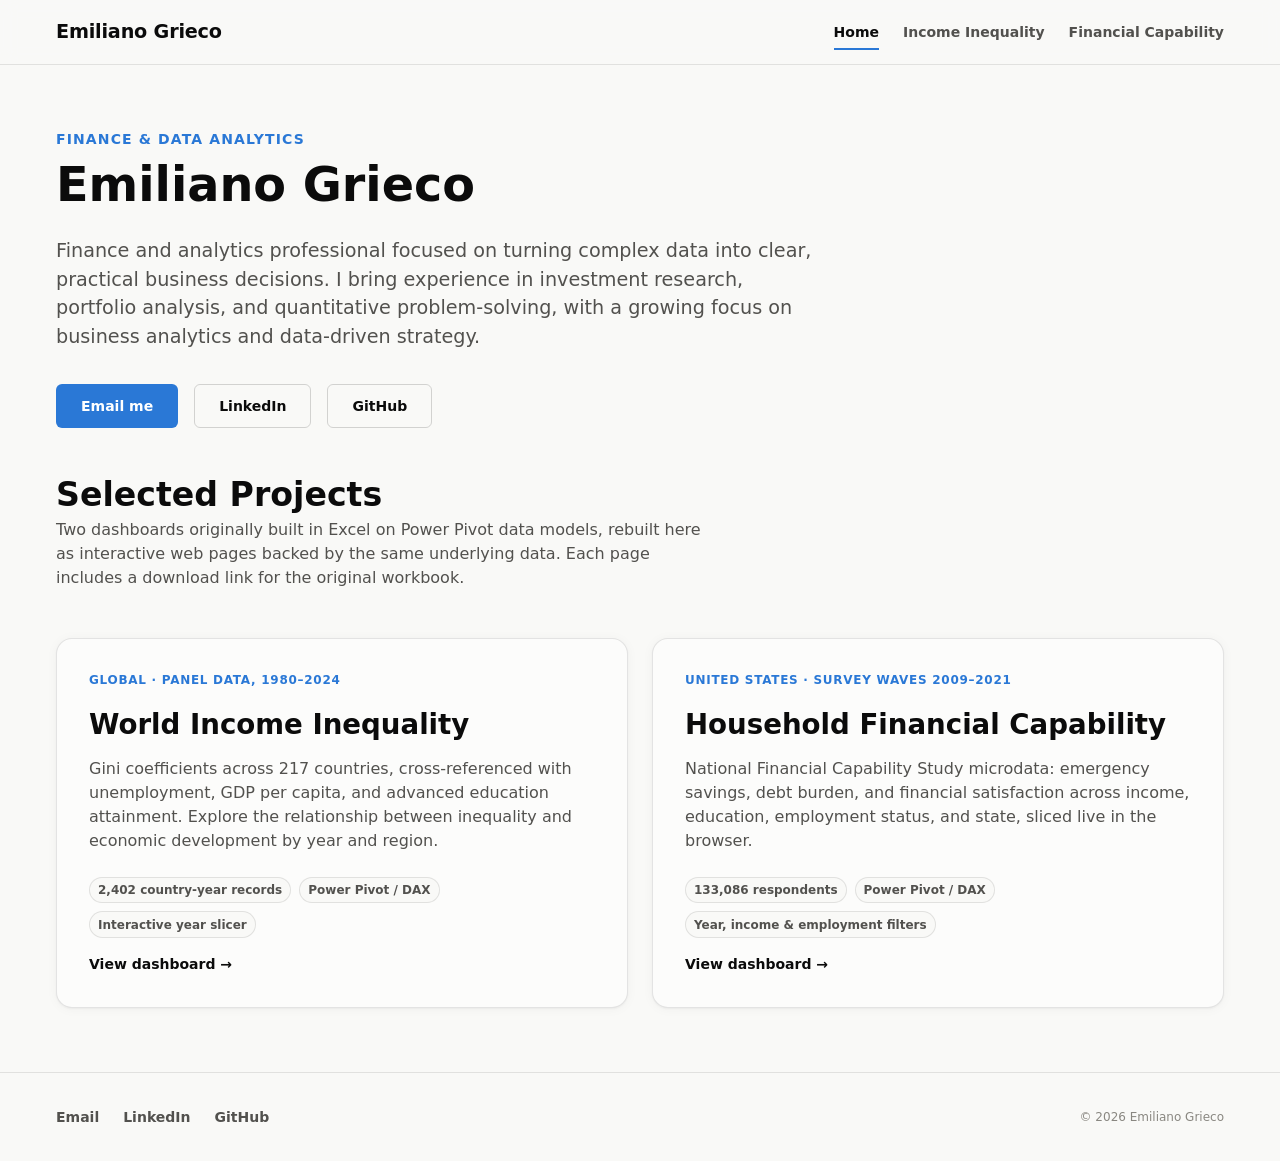
==== index.html @ 2ee46f4a "Initial commit: WebTest2 portfolio site Portfolio site with Gini and FINRA data dashboards." ====
<!doctype html>
<html lang="en">
<head>
  <meta charset="UTF-8" />
  <meta name="viewport" content="width=device-width, initial-scale=1" />
  <title>Emiliano Grieco — Finance &amp; Data Analytics</title>
  <meta name="description" content="Portfolio of Emiliano Grieco: interactive data analysis dashboards covering global income inequality and U.S. household financial capability." />
  <link rel="icon" type="image/svg+xml" href="assets/img/favicon.svg" />
  <link rel="stylesheet" href="assets/css/styles.css" />
</head>
<body>
  <a class="skip-link" href="#main-content">Skip to main content</a>

  <header class="site-header">
    <div class="container">
      <a class="brand" href="index.html">Emiliano Grieco</a>
      <nav class="main-nav" aria-label="Primary">
        <ul>
          <li><a href="index.html" aria-current="page">Home</a></li>
          <li><a href="gini/index.html">Income Inequality</a></li>
          <li><a href="finra/index.html">Financial Capability</a></li>
        </ul>
      </nav>
    </div>
  </header>

  <main id="main-content">
    <section class="hero container">
      <p class="hero-kicker">Finance &amp; Data Analytics</p>
      <h1>Emiliano Grieco</h1>
      <p class="hero-bio">
        Finance and analytics professional focused on turning complex data into clear, practical
        business decisions. I bring experience in investment research, portfolio analysis, and
        quantitative problem-solving, with a growing focus on business analytics and data-driven strategy.
      </p>
      <div class="hero-links">
        <a class="btn btn-primary" href="mailto:griecoemiliano04@gmail.com">Email me</a>
        <a class="btn btn-secondary" href="https://www.linkedin.com/in/emilianogrieco" target="_blank" rel="noopener noreferrer">LinkedIn</a>
        <a class="btn btn-secondary" href="https://github.com/Emig-123" target="_blank" rel="noopener noreferrer">GitHub</a>
      </div>
    </section>

    <section class="container" aria-labelledby="projects-heading">
      <div class="section-heading">
        <h2 id="projects-heading">Selected Projects</h2>
        <p>
          Two dashboards originally built in Excel on Power Pivot data models, rebuilt here as
          interactive web pages backed by the same underlying data. Each page includes a download
          link for the original workbook.
        </p>
      </div>

      <div class="project-grid">
        <a class="card project-card" href="gini/index.html">
          <span class="project-card-kicker">Global · Panel Data, 1980–2024</span>
          <h3>World Income Inequality</h3>
          <p>
            Gini coefficients across 217 countries, cross-referenced with unemployment, GDP per
            capita, and advanced education attainment. Explore the relationship between inequality
            and economic development by year and region.
          </p>
          <div class="project-card-meta">
            <span class="chip">2,402 country-year records</span>
            <span class="chip">Power Pivot / DAX</span>
            <span class="chip">Interactive year slicer</span>
          </div>
          <span class="project-card-cta">View dashboard →</span>
        </a>

        <a class="card project-card" href="finra/index.html">
          <span class="project-card-kicker">United States · Survey Waves 2009–2021</span>
          <h3>Household Financial Capability</h3>
          <p>
            National Financial Capability Study microdata: emergency savings, debt burden, and
            financial satisfaction across income, education, employment status, and state, sliced
            live in the browser.
          </p>
          <div class="project-card-meta">
            <span class="chip">133,086 respondents</span>
            <span class="chip">Power Pivot / DAX</span>
            <span class="chip">Year, income &amp; employment filters</span>
          </div>
          <span class="project-card-cta">View dashboard →</span>
        </a>
      </div>
    </section>
  </main>

  <footer class="site-footer">
    <div class="container">
      <ul class="footer-links">
        <li><a href="mailto:griecoemiliano04@gmail.com">Email</a></li>
        <li><a href="https://www.linkedin.com/in/emilianogrieco" target="_blank" rel="noopener noreferrer">LinkedIn</a></li>
        <li><a href="https://github.com/Emig-123" target="_blank" rel="noopener noreferrer">GitHub</a></li>
      </ul>
      <p class="footer-note">&copy; <span id="footer-year"></span> Emiliano Grieco</p>
    </div>
  </footer>

  <script>
    document.getElementById("footer-year").textContent = new Date().getFullYear();
  </script>
</body>
</html>
---- assets/css/styles.css ----
/* ==========================================================================
   Design tokens
   ========================================================================== */
:root {
  color-scheme: light;

  /* Surfaces */
  --page-bg: #f9f9f7;
  --surface: #fcfcfb;
  --surface-raised: #ffffff;

  /* Ink */
  --ink-primary: #0b0b0b;
  --ink-secondary: #52514e;
  --ink-muted: #898781;
  --ink-on-accent: #ffffff;

  /* Structure */
  --border: rgba(11, 11, 11, 0.10);
  --border-strong: rgba(11, 11, 11, 0.16);
  --gridline: #e1e0d9;
  --baseline: #c3c2b7;

  /* Brand / accent (categorical slot 1 — blue) */
  --accent: #2a78d6;
  --accent-strong: #184f95;
  --accent-wash: rgba(42, 120, 214, 0.10);
  --accent-wash-strong: rgba(42, 120, 214, 0.18);

  /* Categorical (fixed order — never cycle) */
  --series-1: #2a78d6; /* blue */
  --series-2: #008300; /* green */
  --series-3: #e87ba4; /* magenta */
  --series-4: #eda100; /* yellow */
  --series-5: #1baf7a; /* aqua */
  --series-6: #eb6834; /* orange */
  --series-7: #4a3aa7; /* violet */
  --series-8: #e34948; /* red */

  /* Sequential blue ramp (100 light -> 700 dark) */
  --seq-100: #cde2fb;
  --seq-150: #b7d3f6;
  --seq-200: #9ec5f4;
  --seq-250: #86b6ef;
  --seq-300: #6da7ec;
  --seq-350: #5598e7;
  --seq-400: #3987e5;
  --seq-450: #2a78d6;
  --seq-500: #256abf;
  --seq-550: #1c5cab;
  --seq-600: #184f95;
  --seq-650: #104281;
  --seq-700: #0d366b;

  /* Diverging */
  --div-pos: #2a78d6;
  --div-neg: #e34948;
  --div-mid: #f0efec;

  /* Status (fixed — never themed) */
  --status-good: #0ca30c;
  --status-good-text: #006300;
  --status-warning: #fab219;
  --status-serious: #ec835a;
  --status-critical: #d03b3b;

  /* Spacing (8px unit, 4px fine) */
  --sp-1: 0.25rem;  /* 4  */
  --sp-2: 0.5rem;   /* 8  */
  --sp-3: 1rem;     /* 16 */
  --sp-4: 1.5rem;   /* 24 */
  --sp-5: 2rem;     /* 32 */
  --sp-6: 3rem;     /* 48 */
  --sp-7: 4rem;     /* 64 */

  /* Type scale (Minor Third, 16px base) */
  --fs-xs: 0.75rem;
  --fs-sm: 0.875rem;
  --fs-base: 1rem;
  --fs-md: 1.2rem;
  --fs-lg: 1.44rem;
  --fs-xl: 1.728rem;
  --fs-2xl: 2.074rem;
  --fs-3xl: clamp(2.074rem, 1.7rem + 1.6vw, 3rem);
  --fs-hero: clamp(2.488rem, 2rem + 2.2vw, 4rem);

  --font-sans: system-ui, -apple-system, "Segoe UI", Roboto, sans-serif;

  --radius-sm: 6px;
  --radius-md: 10px;
  --radius-lg: 16px;

  --shadow-card: 0 1px 2px rgba(11, 11, 11, 0.04), 0 1px 12px rgba(11, 11, 11, 0.04);

  --max-width: 76rem;

  --transition-fast: 120ms ease;
  --transition-base: 200ms ease;
}

@media (prefers-color-scheme: dark) {
  :root:where(:not([data-theme="light"])) {
    color-scheme: dark;

    --page-bg: #0d0d0d;
    --surface: #1a1a19;
    --surface-raised: #201f1e;

    --ink-primary: #ffffff;
    --ink-secondary: #c3c2b7;
    --ink-muted: #898781;
    --ink-on-accent: #ffffff;

    --border: rgba(255, 255, 255, 0.10);
    --border-strong: rgba(255, 255, 255, 0.18);
    --gridline: #2c2c2a;
    --baseline: #383835;

    --accent: #3987e5;
    --accent-strong: #86b6ef;
    --accent-wash: rgba(57, 135, 229, 0.14);
    --accent-wash-strong: rgba(57, 135, 229, 0.24);

    --series-1: #3987e5;
    --series-2: #008300;
    --series-3: #d55181;
    --series-4: #c98500;
    --series-5: #199e70;
    --series-6: #d95926;
    --series-7: #9085e9;
    --series-8: #e66767;

    --div-pos: #3987e5;
    --div-neg: #e66767;
    --div-mid: #383835;

    --status-good: #0ca30c;
    --status-good-text: #0ca30c;

    --shadow-card: 0 1px 2px rgba(0, 0, 0, 0.3), 0 1px 12px rgba(0, 0, 0, 0.24);
  }
}

:root[data-theme="dark"] {
  color-scheme: dark;
  --page-bg: #0d0d0d;
  --surface: #1a1a19;
  --surface-raised: #201f1e;
  --ink-primary: #ffffff;
  --ink-secondary: #c3c2b7;
  --ink-muted: #898781;
  --ink-on-accent: #ffffff;
  --border: rgba(255, 255, 255, 0.10);
  --border-strong: rgba(255, 255, 255, 0.18);
  --gridline: #2c2c2a;
  --baseline: #383835;
  --accent: #3987e5;
  --accent-strong: #86b6ef;
  --accent-wash: rgba(57, 135, 229, 0.14);
  --accent-wash-strong: rgba(57, 135, 229, 0.24);
  --series-1: #3987e5;
  --series-2: #008300;
  --series-3: #d55181;
  --series-4: #c98500;
  --series-5: #199e70;
  --series-6: #d95926;
  --series-7: #9085e9;
  --series-8: #e66767;
  --div-pos: #3987e5;
  --div-neg: #e66767;
  --div-mid: #383835;
  --shadow-card: 0 1px 2px rgba(0, 0, 0, 0.3), 0 1px 12px rgba(0, 0, 0, 0.24);
}

/* ==========================================================================
   Reset & base
   ========================================================================== */
*, *::before, *::after { box-sizing: border-box; }
* { margin: 0; }

html {
  font-size: 100%;
  -webkit-text-size-adjust: 100%;
}

html {
  overflow-x: hidden;
}

body {
  font-family: var(--font-sans);
  font-size: var(--fs-base);
  line-height: 1.5;
  color: var(--ink-primary);
  background: var(--page-bg);
  min-height: 100vh;
  overflow-x: hidden;
}

img, picture, svg { display: block; max-width: 100%; }

h1, h2, h3, h4 { line-height: 1.15; font-weight: 700; text-wrap: balance; }
h1 { font-size: var(--fs-3xl); }
h2 { font-size: var(--fs-2xl); }
h3 { font-size: var(--fs-xl); }
h4 { font-size: var(--fs-md); }

p { max-width: 65ch; }
p.wide { max-width: none; }

a { color: var(--accent); text-decoration-thickness: from-font; text-underline-offset: 0.15em; }
a:hover { color: var(--accent-strong); }

ul, ol { padding-left: 1.25em; }

button, input, select, textarea { font: inherit; color: inherit; }

table { border-collapse: collapse; width: 100%; }

@media (prefers-reduced-motion: reduce) {
  *, *::before, *::after {
    animation-duration: 0.01ms !important;
    animation-iteration-count: 1 !important;
    transition-duration: 0.01ms !important;
    scroll-behavior: auto !important;
  }
}

/* Focus visibility */
:focus-visible {
  outline: 2px solid var(--accent);
  outline-offset: 2px;
  border-radius: 2px;
}
:focus:not(:focus-visible) { outline: none; }

.sr-only {
  position: absolute;
  width: 1px; height: 1px;
  padding: 0; margin: -1px;
  overflow: hidden;
  clip: rect(0, 0, 0, 0);
  white-space: nowrap;
  border: 0;
}

.skip-link {
  position: absolute;
  left: var(--sp-3);
  top: -3rem;
  z-index: 100;
  background: var(--accent);
  color: var(--ink-on-accent);
  padding: var(--sp-2) var(--sp-3);
  border-radius: var(--radius-sm);
  font-weight: 600;
  transition: top var(--transition-fast);
}
.skip-link:focus {
  top: var(--sp-3);
}

/* ==========================================================================
   Layout
   ========================================================================== */
.container {
  width: 100%;
  max-width: var(--max-width);
  margin-inline: auto;
  padding-inline: var(--sp-4);
  min-width: 0;
}

@media (max-width: 640px) {
  .container { padding-inline: var(--sp-3); }
}

.stack { display: flex; flex-direction: column; }
.cluster { display: flex; flex-wrap: wrap; align-items: center; }

/* ==========================================================================
   Header / Nav
   ========================================================================== */
.site-header {
  position: sticky;
  top: 0;
  z-index: 40;
  background: color-mix(in srgb, var(--page-bg) 88%, transparent);
  backdrop-filter: blur(8px);
  border-bottom: 1px solid var(--border);
}

.site-header .container {
  display: flex;
  align-items: center;
  justify-content: space-between;
  flex-wrap: wrap;
  row-gap: var(--sp-2);
  min-height: 4rem;
  padding-block: var(--sp-2);
}

.brand {
  font-weight: 700;
  font-size: var(--fs-md);
  color: var(--ink-primary);
  text-decoration: none;
  letter-spacing: -0.01em;
}
.brand:hover { color: var(--ink-primary); }

.main-nav ul {
  display: flex;
  flex-wrap: wrap;
  gap: var(--sp-4);
  list-style: none;
  padding: 0;
}

@media (max-width: 480px) {
  .main-nav ul { gap: var(--sp-3); }
  .main-nav a { font-size: var(--fs-xs); }
}

.main-nav a {
  color: var(--ink-secondary);
  text-decoration: none;
  font-size: var(--fs-sm);
  font-weight: 600;
  padding: var(--sp-2) 0;
  border-bottom: 2px solid transparent;
}
.main-nav a:hover,
.main-nav a[aria-current="page"] {
  color: var(--ink-primary);
  border-bottom-color: var(--accent);
}

/* ==========================================================================
   Footer
   ========================================================================== */
.site-footer {
  border-top: 1px solid var(--border);
  margin-top: var(--sp-7);
  padding-block: var(--sp-5);
}

.site-footer .container {
  display: flex;
  flex-wrap: wrap;
  gap: var(--sp-3);
  align-items: center;
  justify-content: space-between;
}

.footer-links {
  display: flex;
  gap: var(--sp-4);
  list-style: none;
  padding: 0;
  flex-wrap: wrap;
}

.footer-links a {
  color: var(--ink-secondary);
  text-decoration: none;
  font-size: var(--fs-sm);
  font-weight: 600;
}
.footer-links a:hover { color: var(--accent); }

.footer-note {
  color: var(--ink-muted);
  font-size: var(--fs-xs);
}

/* ==========================================================================
   Buttons
   ========================================================================== */
.btn {
  display: inline-flex;
  align-items: center;
  gap: var(--sp-2);
  padding: var(--sp-2) var(--sp-4);
  border-radius: var(--radius-sm);
  border: 1px solid transparent;
  font-weight: 600;
  font-size: var(--fs-sm);
  text-decoration: none;
  cursor: pointer;
  min-height: 44px;
  transition: background var(--transition-fast), border-color var(--transition-fast), transform var(--transition-fast);
}
.btn:active { transform: translateY(1px); }

.btn-primary {
  background: var(--accent);
  color: var(--ink-on-accent);
}
.btn-primary:hover { background: var(--accent-strong); color: var(--ink-on-accent); }

.btn-secondary {
  background: transparent;
  color: var(--ink-primary);
  border-color: var(--border-strong);
}
.btn-secondary:hover { background: var(--accent-wash); border-color: var(--accent); }

.btn-download {
  background: var(--surface-raised);
  color: var(--ink-primary);
  border-color: var(--border-strong);
}
.btn-download:hover { border-color: var(--accent); color: var(--accent); }
.btn-download svg { flex-shrink: 0; }

/* ==========================================================================
   Cards
   ========================================================================== */
.card {
  background: var(--surface);
  border: 1px solid var(--border);
  border-radius: var(--radius-lg);
  box-shadow: var(--shadow-card);
}

.project-card {
  display: flex;
  flex-direction: column;
  gap: var(--sp-3);
  padding: var(--sp-5);
  text-decoration: none;
  color: inherit;
  transition: border-color var(--transition-base), transform var(--transition-base);
}
.project-card:hover {
  border-color: var(--accent);
  transform: translateY(-2px);
}
.project-card:hover .project-card-cta { color: var(--accent-strong); }

.project-card-kicker {
  display: inline-flex;
  align-items: center;
  gap: var(--sp-2);
  font-size: var(--fs-xs);
  font-weight: 700;
  text-transform: uppercase;
  letter-spacing: 0.06em;
  color: var(--accent);
}

.project-card h3 { margin-top: var(--sp-1); }
.project-card p { color: var(--ink-secondary); }

.project-card-meta {
  display: flex;
  flex-wrap: wrap;
  gap: var(--sp-2);
  margin-top: var(--sp-2);
}

.chip {
  font-size: var(--fs-xs);
  font-weight: 600;
  color: var(--ink-secondary);
  background: var(--page-bg);
  border: 1px solid var(--border);
  padding: 0.2rem var(--sp-2);
  border-radius: 999px;
}

.project-card-cta {
  margin-top: auto;
  font-weight: 700;
  font-size: var(--fs-sm);
  color: var(--ink-primary);
  display: inline-flex;
  align-items: center;
  gap: var(--sp-1);
}

/* ==========================================================================
   Hero
   ========================================================================== */
.hero {
  padding-block: var(--sp-7) var(--sp-6);
}

.hero-kicker {
  font-size: var(--fs-sm);
  font-weight: 700;
  color: var(--accent);
  text-transform: uppercase;
  letter-spacing: 0.08em;
  margin-bottom: var(--sp-2);
}

.hero h1 { max-width: 18ch; }

.hero-bio {
  margin-top: var(--sp-4);
  font-size: var(--fs-md);
  color: var(--ink-secondary);
  max-width: 62ch;
}

.hero-links {
  margin-top: var(--sp-5);
  display: flex;
  gap: var(--sp-3);
  flex-wrap: wrap;
}

/* ==========================================================================
   Project grid
   ========================================================================== */
.project-grid {
  display: grid;
  grid-template-columns: repeat(2, 1fr);
  gap: var(--sp-4);
  margin-block: var(--sp-6);
}
.project-grid > * { min-width: 0; }

@media (max-width: 720px) {
  .project-grid { grid-template-columns: 1fr; }
}

.section-heading {
  margin-bottom: var(--sp-4);
}
.section-heading p { color: var(--ink-secondary); margin-top: var(--sp-1); }

/* ==========================================================================
   Dashboard page shell
   ========================================================================== */
.dash-header {
  padding-block: var(--sp-5) var(--sp-4);
  border-bottom: 1px solid var(--border);
  background: var(--surface);
}

.breadcrumb {
  list-style: none;
  display: flex;
  gap: var(--sp-2);
  padding: 0;
  font-size: var(--fs-xs);
  color: var(--ink-muted);
  margin-bottom: var(--sp-3);
}
.breadcrumb a { color: var(--ink-muted); text-decoration: none; }
.breadcrumb a:hover { color: var(--accent); }
.breadcrumb li:not(:last-child)::after { content: "/"; margin-left: var(--sp-2); }

.dash-header h1 { font-size: var(--fs-2xl); }
.dash-header .hero-bio { margin-top: var(--sp-2); font-size: var(--fs-base); }

.dash-source-note {
  margin-top: var(--sp-3);
  font-size: var(--fs-xs);
  color: var(--ink-muted);
  display: flex;
  align-items: center;
  gap: var(--sp-2);
}
.dash-source-note .dot { width: 6px; height: 6px; border-radius: 50%; background: var(--status-good); flex-shrink: 0; }

.dash-main { padding-block: var(--sp-5) var(--sp-7); }

.dash-section { margin-bottom: var(--sp-6); }
.dash-section h2 { font-size: var(--fs-lg); margin-bottom: var(--sp-1); }
.dash-section .section-desc { color: var(--ink-secondary); font-size: var(--fs-sm); margin-bottom: var(--sp-4); }

/* ==========================================================================
   Filter bar
   ========================================================================== */
.filter-bar {
  display: flex;
  flex-wrap: wrap;
  gap: var(--sp-5);
  align-items: flex-end;
  padding: var(--sp-4);
  background: var(--surface);
  border: 1px solid var(--border);
  border-radius: var(--radius-lg);
  margin-bottom: var(--sp-5);
  position: sticky;
  top: 4rem;
  z-index: 20;
}

.filter-field {
  display: flex;
  flex-direction: column;
  gap: var(--sp-2);
  min-width: 180px;
}

.filter-field label {
  font-size: var(--fs-xs);
  font-weight: 700;
  text-transform: uppercase;
  letter-spacing: 0.04em;
  color: var(--ink-muted);
}

.filter-field select {
  padding: var(--sp-2) var(--sp-3);
  border-radius: var(--radius-sm);
  border: 1px solid var(--border-strong);
  background: var(--surface-raised);
  color: var(--ink-primary);
  min-height: 44px;
}

.filter-value {
  font-weight: 700;
  color: var(--ink-primary);
  font-size: var(--fs-sm);
}

.year-slider-row {
  display: flex;
  align-items: center;
  gap: var(--sp-3);
}

.year-slider-row input[type="range"] {
  width: 220px;
  accent-color: var(--accent);
  min-height: 44px;
}

.filter-reset {
  font-size: var(--fs-xs);
  color: var(--ink-muted);
  background: none;
  border: none;
  cursor: pointer;
  text-decoration: underline;
  padding: var(--sp-2);
}
.filter-reset:hover { color: var(--accent); }

/* ==========================================================================
   Stat tiles / KPI row
   ========================================================================== */
.kpi-row {
  display: grid;
  grid-template-columns: repeat(auto-fit, minmax(200px, 1fr));
  gap: var(--sp-3);
  margin-bottom: var(--sp-5);
}
.kpi-row > * { min-width: 0; }

.stat-tile {
  padding: var(--sp-4);
  display: flex;
  flex-direction: column;
  gap: var(--sp-1);
}

.stat-label {
  font-size: var(--fs-xs);
  font-weight: 700;
  text-transform: uppercase;
  letter-spacing: 0.04em;
  color: var(--ink-muted);
}

.stat-value {
  font-size: var(--fs-2xl);
  font-weight: 700;
  font-variant-numeric: proportional-nums;
  letter-spacing: -0.01em;
}

.stat-sub {
  font-size: var(--fs-xs);
  color: var(--ink-secondary);
}

.stat-value.accent { color: var(--accent); }

/* ==========================================================================
   Chart cards
   ========================================================================== */
.chart-grid {
  display: grid;
  grid-template-columns: repeat(2, 1fr);
  gap: var(--sp-4);
}
.chart-grid > * { min-width: 0; }

@media (max-width: 860px) {
  .chart-grid { grid-template-columns: 1fr; }
}

.chart-card {
  padding: var(--sp-4);
  display: flex;
  flex-direction: column;
}

.chart-card.full-width { grid-column: 1 / -1; }

.chart-card-head {
  display: flex;
  justify-content: space-between;
  align-items: flex-start;
  gap: var(--sp-3);
  margin-bottom: var(--sp-3);
}

.chart-card-head h3 { font-size: var(--fs-md); }
.chart-card-head .chart-caption { color: var(--ink-secondary); font-size: var(--fs-xs); margin-top: 0.2em; }

.table-toggle {
  font-size: var(--fs-xs);
  font-weight: 600;
  color: var(--ink-secondary);
  background: var(--page-bg);
  border: 1px solid var(--border);
  border-radius: var(--radius-sm);
  padding: var(--sp-1) var(--sp-2);
  cursor: pointer;
  white-space: nowrap;
  min-height: 32px;
}
.table-toggle:hover { border-color: var(--accent); color: var(--accent); }
.table-toggle[aria-pressed="true"] { background: var(--accent); color: var(--ink-on-accent); border-color: var(--accent); }

.chart-canvas-wrap {
  position: relative;
  min-height: 280px;
}

.chart-canvas-wrap .empty-state {
  position: absolute;
  inset: 0;
  display: flex;
  align-items: center;
  justify-content: center;
}

.chart-canvas-wrap.tall { min-height: 340px; }

.chart-data-table {
  font-size: var(--fs-sm);
}
.chart-data-table caption { text-align: left; color: var(--ink-muted); font-size: var(--fs-xs); margin-bottom: var(--sp-2); }
.chart-data-table th, .chart-data-table td {
  text-align: left;
  padding: var(--sp-2) var(--sp-3);
  border-bottom: 1px solid var(--border);
  font-variant-numeric: tabular-nums;
}
.chart-data-table th { color: var(--ink-muted); font-weight: 600; font-size: var(--fs-xs); text-transform: uppercase; letter-spacing: 0.03em; }
.chart-data-table-wrap { max-height: 320px; overflow: auto; }

.chart-legend {
  display: flex;
  flex-wrap: wrap;
  gap: var(--sp-3);
  margin-top: var(--sp-3);
  font-size: var(--fs-xs);
  color: var(--ink-secondary);
}
.chart-legend-item { display: inline-flex; align-items: center; gap: 0.4em; }
.chart-legend-key { width: 12px; height: 3px; border-radius: 2px; flex-shrink: 0; }
.chart-legend-dot { width: 9px; height: 9px; border-radius: 50%; flex-shrink: 0; }

/* ==========================================================================
   Custom tooltip
   ========================================================================== */
.viz-tooltip {
  position: fixed;
  z-index: 60;
  pointer-events: none;
  background: var(--surface-raised);
  border: 1px solid var(--border-strong);
  border-radius: var(--radius-sm);
  box-shadow: var(--shadow-card);
  padding: var(--sp-2) var(--sp-3);
  font-size: var(--fs-xs);
  color: var(--ink-primary);
  max-width: 240px;
  opacity: 0;
  transform: translate(-50%, calc(-100% - 10px));
  transition: opacity var(--transition-fast);
}
.viz-tooltip.visible { opacity: 1; }
.viz-tooltip .tt-title { font-weight: 700; margin-bottom: var(--sp-1); }
.viz-tooltip .tt-row { display: flex; align-items: center; gap: 0.4em; justify-content: space-between; gap: var(--sp-3); }
.viz-tooltip .tt-key { width: 10px; height: 2px; border-radius: 1px; flex-shrink: 0; }
.viz-tooltip .tt-val { font-weight: 700; font-variant-numeric: tabular-nums; }

/* ==========================================================================
   Heatmap grid (state tiles)
   ========================================================================== */
.heatmap-controls {
  display: flex;
  gap: var(--sp-2);
  margin-bottom: var(--sp-3);
  flex-wrap: wrap;
  align-items: center;
}

.heatmap-grid {
  display: grid;
  grid-template-columns: repeat(auto-fill, minmax(84px, 1fr));
  gap: 3px;
}

.heat-tile {
  border-radius: var(--radius-sm);
  padding: var(--sp-2);
  min-height: 64px;
  display: flex;
  flex-direction: column;
  justify-content: space-between;
  cursor: default;
  border: 1px solid var(--border);
}

.heat-tile .heat-label {
  font-size: 0.65rem;
  font-weight: 700;
  line-height: 1.2;
}
.heat-tile .heat-value {
  font-size: var(--fs-sm);
  font-weight: 700;
  font-variant-numeric: tabular-nums;
}

.heat-scale {
  display: flex;
  align-items: center;
  gap: var(--sp-2);
  font-size: var(--fs-xs);
  color: var(--ink-muted);
  margin-top: var(--sp-3);
}
.heat-scale-bar {
  height: 8px;
  flex: 1;
  max-width: 220px;
  border-radius: 4px;
  background: linear-gradient(to right, var(--seq-100), var(--seq-700));
}

/* ==========================================================================
   Range / floating-bar chart (regions)
   ========================================================================== */
.range-chart { display: flex; flex-direction: column; gap: var(--sp-3); }
.range-row { display: grid; grid-template-columns: 140px 1fr 90px; align-items: center; gap: var(--sp-3); }
.range-row-label { font-size: var(--fs-sm); color: var(--ink-secondary); }
.range-track { position: relative; height: 10px; background: var(--gridline); border-radius: 999px; }
.range-fill { position: absolute; top: 0; bottom: 0; background: var(--series-1); border-radius: 999px; }
.range-mid { position: absolute; top: -3px; width: 3px; height: 16px; background: var(--ink-primary); border-radius: 2px; transform: translateX(-50%); }
.range-row-value { font-size: var(--fs-xs); color: var(--ink-muted); text-align: right; font-variant-numeric: tabular-nums; }

/* ==========================================================================
   Correlation stat box
   ========================================================================== */
.stat-box {
  display: grid;
  grid-template-columns: repeat(auto-fit, minmax(110px, 1fr));
  gap: var(--sp-3);
  padding: var(--sp-3);
  background: var(--page-bg);
  border-radius: var(--radius-md);
  margin-top: var(--sp-3);
}
.stat-box-item { display: flex; flex-direction: column; gap: 0.2em; }
.stat-box-item .k { font-size: var(--fs-xs); color: var(--ink-muted); }
.stat-box-item .v { font-size: var(--fs-md); font-weight: 700; font-variant-numeric: tabular-nums; }
.stat-box-note { grid-column: 1 / -1; font-size: var(--fs-xs); color: var(--ink-secondary); }

/* ==========================================================================
   Skeleton / loading
   ========================================================================== */
.skeleton {
  position: relative;
  overflow: hidden;
  background: var(--gridline);
  border-radius: var(--radius-sm);
}
.skeleton::after {
  content: "";
  position: absolute;
  inset: 0;
  background: linear-gradient(90deg, transparent, color-mix(in srgb, var(--surface-raised) 60%, transparent), transparent);
  animation: shimmer 1.4s infinite;
}
@keyframes shimmer {
  from { transform: translateX(-100%); }
  to { transform: translateX(100%); }
}
@media (prefers-reduced-motion: reduce) {
  .skeleton::after { animation: none; }
}

.empty-state, .error-state {
  padding: var(--sp-5);
  text-align: center;
  color: var(--ink-muted);
  font-size: var(--fs-sm);
}
.error-state { color: var(--status-critical); }

/* ==========================================================================
   Download section
   ========================================================================== */
.download-card {
  display: flex;
  flex-wrap: wrap;
  gap: var(--sp-4);
  align-items: center;
  justify-content: space-between;
  padding: var(--sp-5);
  margin-top: var(--sp-6);
}

.download-card .download-copy h3 { margin-bottom: var(--sp-1); }
.download-card .download-copy p { color: var(--ink-secondary); font-size: var(--fs-sm); }
.download-card .download-meta { font-size: var(--fs-xs); color: var(--ink-muted); margin-top: var(--sp-2); }

/* ==========================================================================
   Methodology / notes
   ========================================================================== */
.notes-card {
  padding: var(--sp-4);
  font-size: var(--fs-sm);
  color: var(--ink-secondary);
}
.notes-card h3 { font-size: var(--fs-base); color: var(--ink-primary); margin-bottom: var(--sp-2); }
.notes-card ul { margin-top: var(--sp-2); }
.notes-card li { margin-bottom: var(--sp-1); }

@media (max-width: 640px) {
  .filter-bar { position: static; }
  .kpi-row { grid-template-columns: 1fr 1fr; }
}
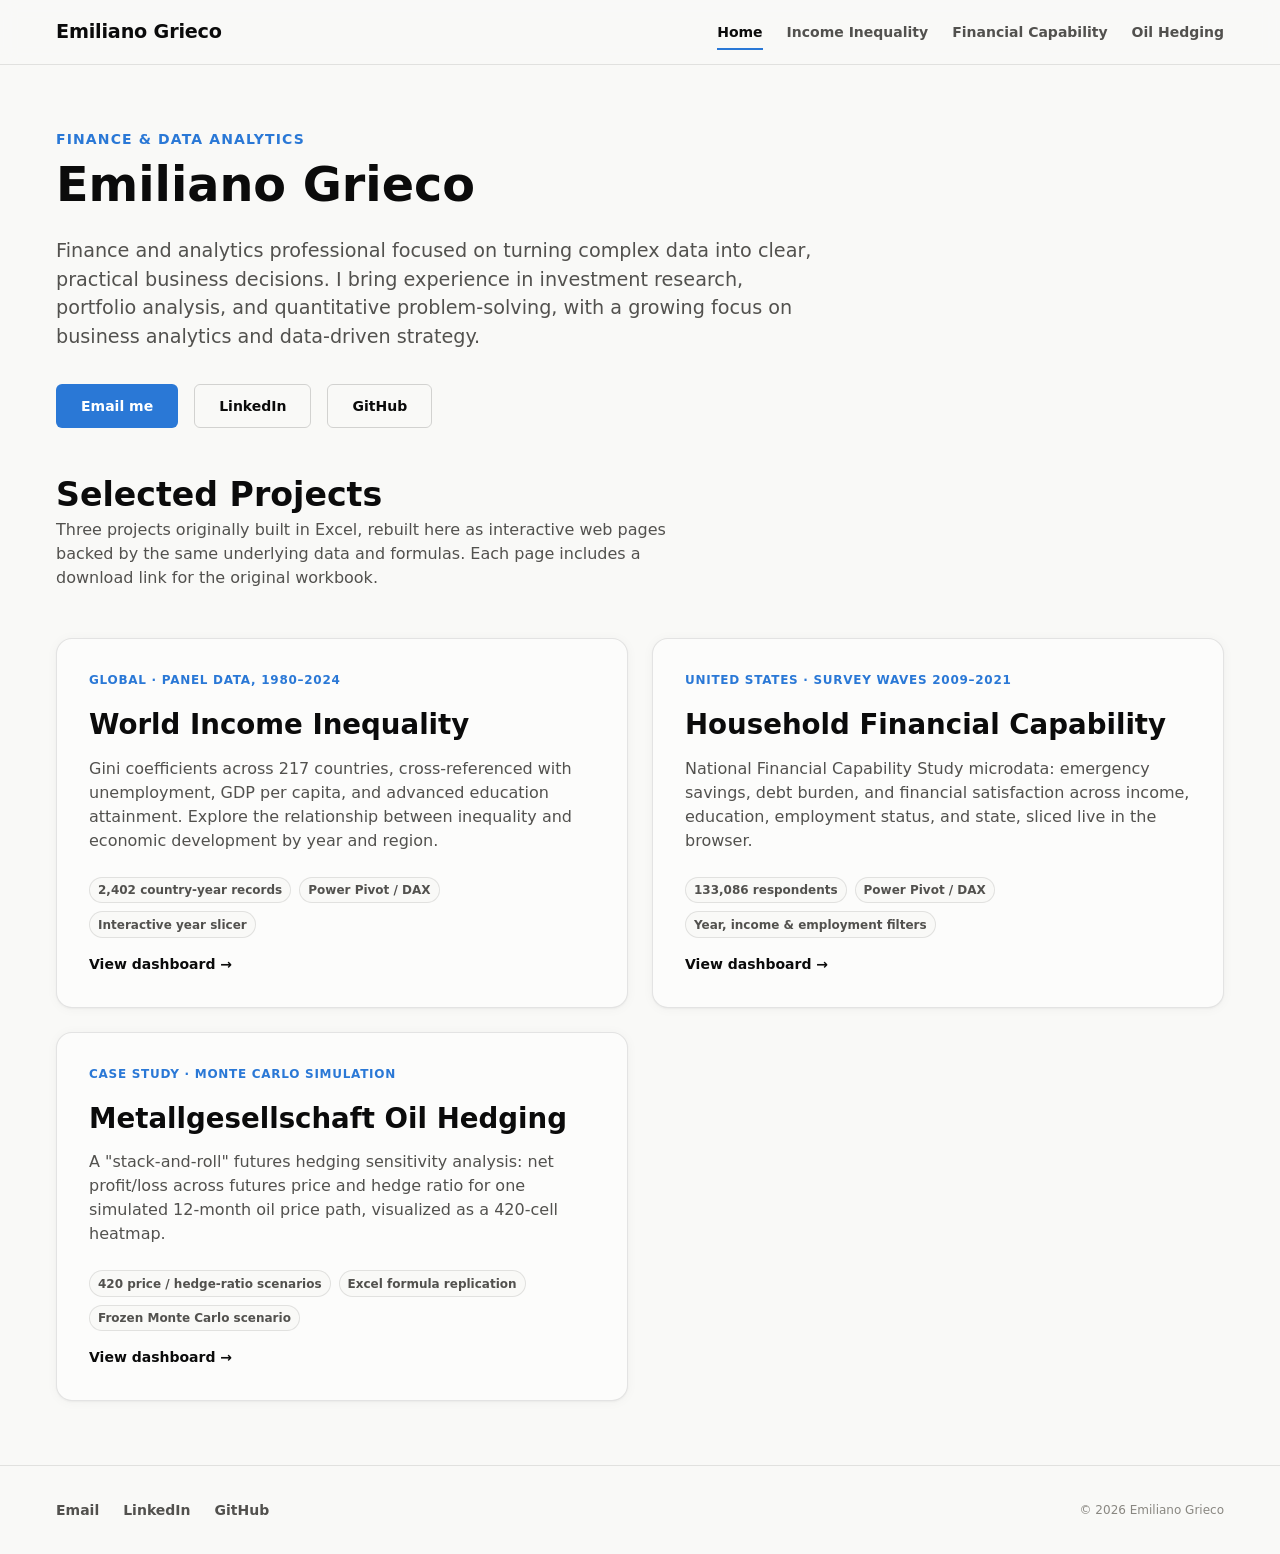
==== commit 6c7784fc: "Add Metallgesellschaft oil-hedging simulation as a third dashboard Replicates the source workbook's " ====
--- a/index.html
+++ b/index.html
@@ -4,7 +4,7 @@
   <meta charset="UTF-8" />
   <meta name="viewport" content="width=device-width, initial-scale=1" />
   <title>Emiliano Grieco — Finance &amp; Data Analytics</title>
-  <meta name="description" content="Portfolio of Emiliano Grieco: interactive data analysis dashboards covering global income inequality and U.S. household financial capability." />
+  <meta name="description" content="Portfolio of Emiliano Grieco: interactive data analysis dashboards covering global income inequality, U.S. household financial capability, and a Metallgesellschaft oil-hedging simulation." />
   <link rel="icon" type="image/svg+xml" href="assets/img/favicon.svg" />
   <link rel="stylesheet" href="assets/css/styles.css" />
 </head>
@@ -19,6 +19,7 @@
           <li><a href="index.html" aria-current="page">Home</a></li>
           <li><a href="gini/index.html">Income Inequality</a></li>
           <li><a href="finra/index.html">Financial Capability</a></li>
+          <li><a href="mg/index.html">Oil Hedging</a></li>
         </ul>
       </nav>
     </div>
@@ -44,9 +45,9 @@
       <div class="section-heading">
         <h2 id="projects-heading">Selected Projects</h2>
         <p>
-          Two dashboards originally built in Excel on Power Pivot data models, rebuilt here as
-          interactive web pages backed by the same underlying data. Each page includes a download
-          link for the original workbook.
+          Three projects originally built in Excel, rebuilt here as interactive web pages backed by
+          the same underlying data and formulas. Each page includes a download link for the
+          original workbook.
         </p>
       </div>
 
@@ -82,6 +83,22 @@
           </div>
           <span class="project-card-cta">View dashboard →</span>
         </a>
+
+        <a class="card project-card" href="mg/index.html">
+          <span class="project-card-kicker">Case Study · Monte Carlo Simulation</span>
+          <h3>Metallgesellschaft Oil Hedging</h3>
+          <p>
+            A "stack-and-roll" futures hedging sensitivity analysis: net profit/loss across futures
+            price and hedge ratio for one simulated 12-month oil price path, visualized as a
+            420-cell heatmap.
+          </p>
+          <div class="project-card-meta">
+            <span class="chip">420 price / hedge-ratio scenarios</span>
+            <span class="chip">Excel formula replication</span>
+            <span class="chip">Frozen Monte Carlo scenario</span>
+          </div>
+          <span class="project-card-cta">View dashboard →</span>
+        </a>
       </div>
     </section>
   </main>
--- a/assets/css/styles.css
+++ b/assets/css/styles.css
@@ -852,6 +852,63 @@
   background: linear-gradient(to right, var(--seq-100), var(--seq-700));
 }
 
+/* Dense variant: many small tiles (e.g. a 420-cell P&L grid) rather than ~50 state tiles. */
+.heatmap-grid.dense {
+  grid-template-columns: repeat(21, minmax(0, 1fr));
+  gap: 2px;
+}
+.heatmap-grid.dense .heat-tile {
+  min-height: 34px;
+  padding: 2px 4px;
+  border-radius: 3px;
+  justify-content: center;
+  align-items: center;
+  text-align: center;
+}
+.heatmap-grid.dense .heat-tile .heat-value {
+  font-size: 0.62rem;
+  font-weight: 700;
+  line-height: 1.1;
+}
+@media (max-width: 720px) {
+  .heatmap-grid.dense { grid-template-columns: repeat(7, minmax(0, 1fr)); }
+}
+.heat-scale-bar.diverging {
+  background: linear-gradient(to right, var(--div-neg), var(--div-mid), var(--div-pos));
+}
+.heatmap-axis-row {
+  display: grid;
+  grid-template-columns: repeat(21, minmax(0, 1fr));
+  gap: 2px;
+  font-size: 0.62rem;
+  color: var(--ink-muted);
+  text-align: center;
+  margin-bottom: var(--sp-1);
+}
+@media (max-width: 720px) {
+  .heatmap-axis-row { display: none; }
+}
+.heatmap-with-axis {
+  display: flex;
+  gap: var(--sp-2);
+}
+.heatmap-row-axis {
+  display: flex;
+  flex-direction: column;
+  gap: 2px;
+  font-size: 0.62rem;
+  color: var(--ink-muted);
+  padding-top: 0;
+}
+.heatmap-row-axis span {
+  min-height: 34px;
+  display: flex;
+  align-items: center;
+}
+@media (max-width: 720px) {
+  .heatmap-row-axis { display: none; }
+}
+
 /* ==========================================================================
    Range / floating-bar chart (regions)
    ========================================================================== */
@@ -913,6 +970,60 @@
 .error-state { color: var(--status-critical); }
 
 /* ==========================================================================
+   Scenario badge (labels simulated/frozen data as such — never presented as live)
+   ========================================================================== */
+.scenario-badge {
+  display: inline-flex;
+  align-items: center;
+  gap: var(--sp-2);
+  padding: var(--sp-2) var(--sp-3);
+  border-radius: var(--radius-md);
+  background: var(--accent-wash);
+  border: 1px solid var(--accent);
+  font-size: var(--fs-xs);
+  font-weight: 600;
+  color: var(--ink-primary);
+  margin-top: var(--sp-3);
+}
+.scenario-badge .dot {
+  width: 8px;
+  height: 8px;
+  border-radius: 50%;
+  background: var(--accent);
+  flex-shrink: 0;
+}
+.scenario-badge strong { font-weight: 700; }
+
+/* ==========================================================================
+   3D isometric surface (canvas) — a supplementary view of the same heatmap
+   data. The heat-tile grid + its table toggle remain the primary accessible
+   representation; this canvas is decorative/illustrative on top of it.
+   ========================================================================== */
+.mg-3d-controls {
+  display: flex;
+  justify-content: flex-end;
+  margin-bottom: var(--sp-3);
+}
+.mg-3d-wrap {
+  position: relative;
+  min-height: 320px;
+  border: 1px solid var(--border);
+  border-radius: var(--radius-md);
+  background: var(--page-bg);
+  overflow: hidden;
+}
+.mg-3d-wrap canvas {
+  display: block;
+  width: 100%;
+  height: 320px;
+}
+.mg-3d-caption {
+  font-size: var(--fs-xs);
+  color: var(--ink-muted);
+  margin-top: var(--sp-2);
+}
+
+/* ==========================================================================
    Download section
    ========================================================================== */
 .download-card {
@@ -941,6 +1052,26 @@
 .notes-card ul { margin-top: var(--sp-2); }
 .notes-card li { margin-bottom: var(--sp-1); }
 
+/* ==========================================================================
+   Key takeaway callout
+   ========================================================================== */
+.key-takeaway {
+  padding: var(--sp-4) var(--sp-5);
+  border-left: 4px solid var(--accent);
+  font-size: var(--fs-sm);
+  color: var(--ink-secondary);
+}
+.key-takeaway h2 { font-size: var(--fs-lg); color: var(--ink-primary); margin-bottom: var(--sp-3); }
+.key-takeaway p { max-width: none; margin-bottom: var(--sp-3); }
+.key-takeaway p:last-of-type { margin-bottom: 0; }
+.key-takeaway .takeaway-sources {
+  margin-top: var(--sp-3);
+  font-size: var(--fs-xs);
+  color: var(--ink-muted);
+}
+.key-takeaway .takeaway-sources ul { margin-top: var(--sp-1); padding-left: 1.25em; }
+.key-takeaway .takeaway-sources li { margin-bottom: 0.2em; }
+
 @media (max-width: 640px) {
   .filter-bar { position: static; }
   .kpi-row { grid-template-columns: 1fr 1fr; }
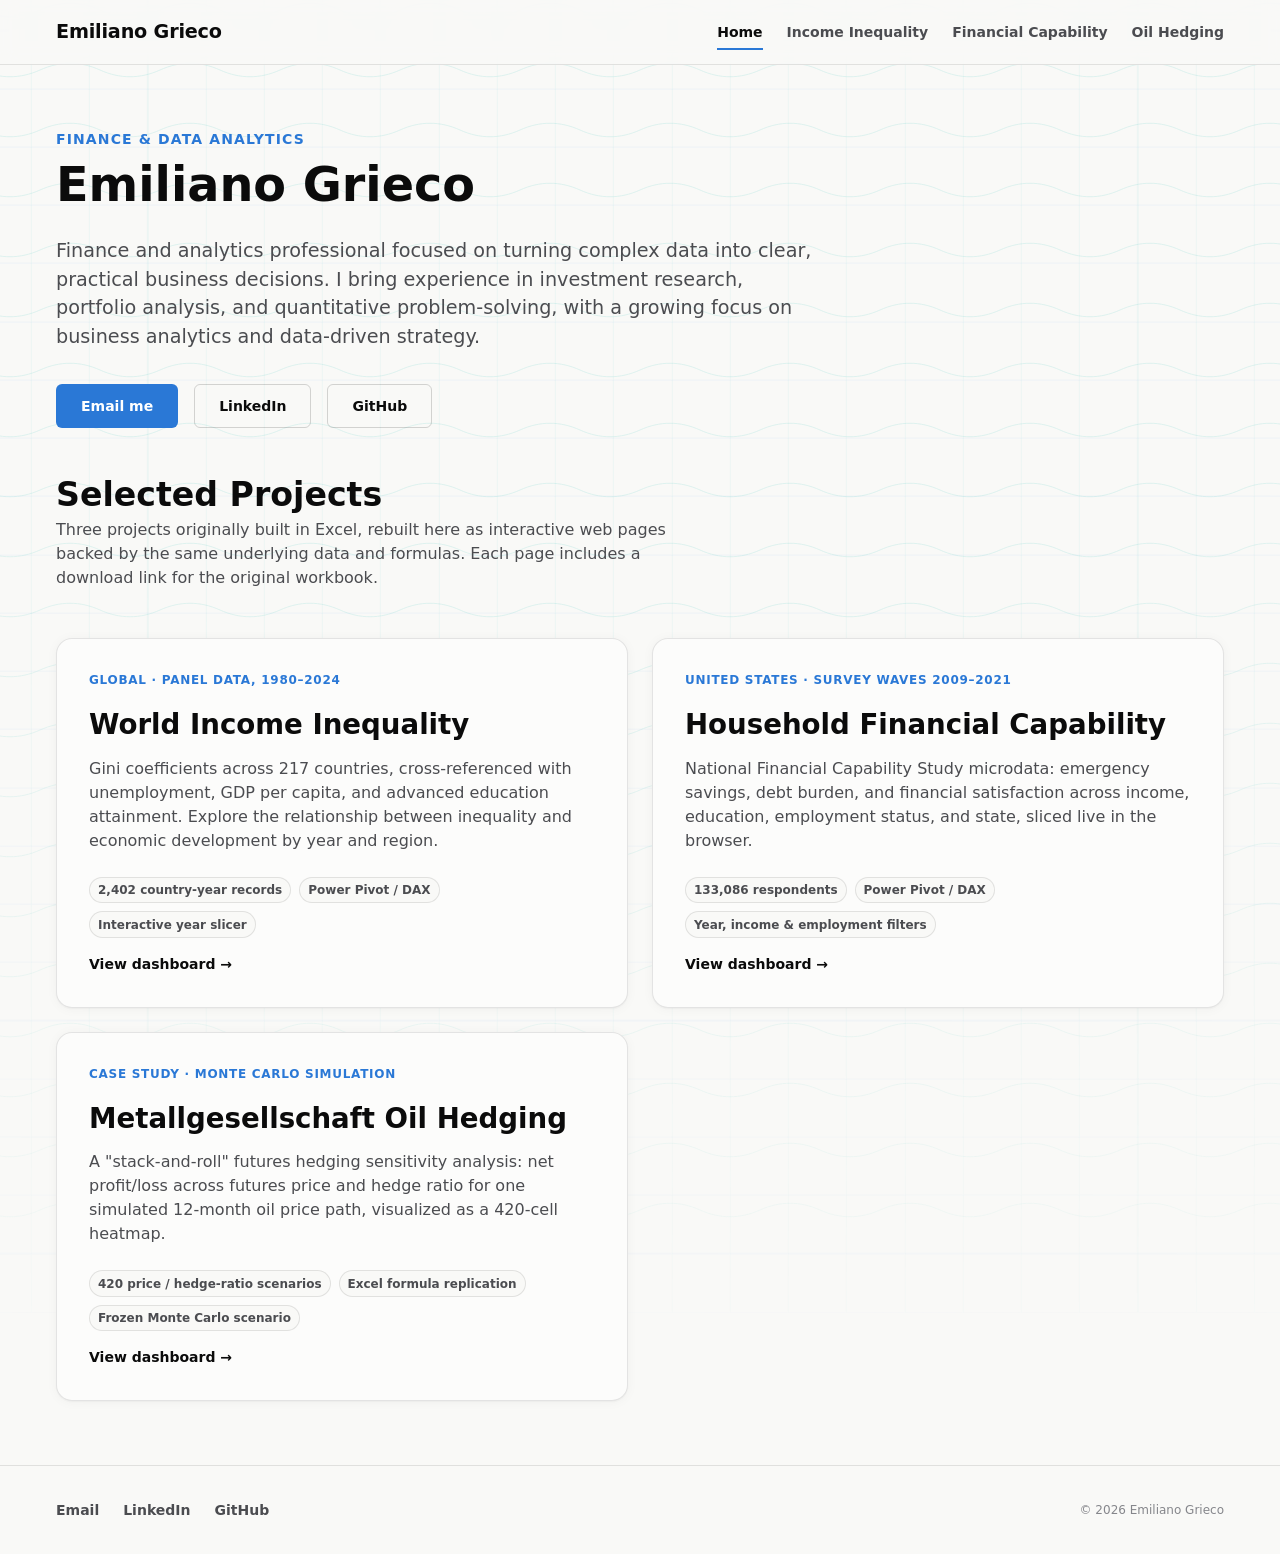
==== commit 9563db4f: "Elevate visual system: semantic colors + ambient wave-grid background Color & hierarchy: - Add seman" ====
--- a/index.html
+++ b/index.html
@@ -114,6 +114,7 @@
     </div>
   </footer>
 
+  <script src="assets/js/bg.js" defer></script>
   <script>
     document.getElementById("footer-year").textContent = new Date().getFullYear();
   </script>
--- a/assets/css/styles.css
+++ b/assets/css/styles.css
@@ -9,10 +9,11 @@
   --surface: #fcfcfb;
   --surface-raised: #ffffff;
 
-  /* Ink */
+  /* Ink (neutral gray ramp — kept free of warm/cream cast so it never
+     competes with the blue accent) */
   --ink-primary: #0b0b0b;
-  --ink-secondary: #52514e;
-  --ink-muted: #898781;
+  --ink-secondary: #4b4c50;
+  --ink-muted: #85868b;
   --ink-on-accent: #ffffff;
 
   /* Structure */
@@ -64,6 +65,47 @@
   --status-serious: #ec835a;
   --status-critical: #d03b3b;
 
+  /* ------------------------------------------------------------------
+     Semantic role tokens — the canonical names for new work. Surface,
+     text and border roles alias the themed primitives above, so they
+     resolve to the correct value in light or dark automatically. The
+     three analytical accents (positive / warning / negative) carry
+     their own per-theme values further down for contrast.
+
+       accent-primary   blue — links, selected states, key metrics,
+                        chart emphasis, interactive controls
+       accent-positive  teal/green — favorable outcomes (used sparingly)
+       accent-warning   amber — analytical insight, interpretation,
+                        warnings, important context
+       accent-negative  red — negative values, losses, risk
+     ------------------------------------------------------------------ */
+  --background-primary: var(--page-bg);
+  --background-secondary: var(--surface);
+  --background-card: var(--surface);
+  --background-card-hover: var(--surface-raised);
+
+  --border-subtle: var(--border);
+  --border-emphasis: var(--border-strong);
+
+  --text-primary: var(--ink-primary);
+  --text-secondary: var(--ink-secondary);
+  --text-muted: var(--ink-muted);
+
+  --accent-primary: var(--accent);
+  --accent-primary-hover: var(--accent-strong);
+
+  /* Light-mode analytical accents (dark values overridden per theme) */
+  --accent-positive: #0f8a63;
+  --accent-warning: #9a6400;
+  --accent-negative: #c62b2b;
+
+  /* Ambient background field — decorative teal/blue "wave grid" over the
+     charcoal page. Carries no information; kept faint so content stays
+     legible. --bg-field-opacity is the light-mode default; dark raises it. */
+  --bg-grid-1: rgba(96, 205, 205, 0.18);   /* teal verticals */
+  --bg-grid-2: rgba(96, 160, 240, 0.17);   /* blue horizontals */
+  --bg-field-opacity: 0.45;
+
   /* Spacing (8px unit, 4px fine) */
   --sp-1: 0.25rem;  /* 4  */
   --sp-2: 0.5rem;   /* 8  */
@@ -107,8 +149,8 @@
     --surface-raised: #201f1e;
 
     --ink-primary: #ffffff;
-    --ink-secondary: #c3c2b7;
-    --ink-muted: #898781;
+    --ink-secondary: #c6c7ca;
+    --ink-muted: #8b8c91;
     --ink-on-accent: #ffffff;
 
     --border: rgba(255, 255, 255, 0.10);
@@ -120,6 +162,12 @@
     --accent-strong: #86b6ef;
     --accent-wash: rgba(57, 135, 229, 0.14);
     --accent-wash-strong: rgba(57, 135, 229, 0.24);
+
+    --accent-positive: #2bb98a;
+    --accent-warning: #f5b53f;
+    --accent-negative: #f0726d;
+
+    --bg-field-opacity: 1;
 
     --series-1: #3987e5;
     --series-2: #008300;
@@ -147,8 +195,8 @@
   --surface: #1a1a19;
   --surface-raised: #201f1e;
   --ink-primary: #ffffff;
-  --ink-secondary: #c3c2b7;
-  --ink-muted: #898781;
+  --ink-secondary: #c6c7ca;
+  --ink-muted: #8b8c91;
   --ink-on-accent: #ffffff;
   --border: rgba(255, 255, 255, 0.10);
   --border-strong: rgba(255, 255, 255, 0.18);
@@ -158,6 +206,10 @@
   --accent-strong: #86b6ef;
   --accent-wash: rgba(57, 135, 229, 0.14);
   --accent-wash-strong: rgba(57, 135, 229, 0.24);
+  --accent-positive: #2bb98a;
+  --accent-warning: #f5b53f;
+  --accent-negative: #f0726d;
+  --bg-field-opacity: 1;
   --series-1: #3987e5;
   --series-2: #008300;
   --series-3: #d55181;
@@ -197,6 +249,53 @@
   overflow-x: hidden;
 }
 
+/* ==========================================================================
+   Ambient background field
+   Two fixed, decorative layers behind all content:
+     body::before  — a perspective grid plane (blueprint lines)
+     body::after   — faint teal sine "waves" over the grid
+   The scroll "warp" is driven entirely by transform on CSS custom properties
+   (--bg-rx / --bg-ty / --bg-wy) set by assets/js/bg.js on rAF, so scrolling
+   only re-composites (no repaint). With no JS, or under reduced-motion, the
+   properties stay at their defaults and the field is simply a static grid.
+   Purely presentational: pointer-events:none, sits at z-index:-1, and every
+   text run renders above it (content panels use solid --surface backgrounds).
+   ========================================================================== */
+body::before,
+body::after {
+  content: "";
+  position: fixed;
+  inset: -25vmax;                 /* oversize so tilt/parallax never bares an edge */
+  z-index: -1;
+  pointer-events: none;
+  opacity: var(--bg-field-opacity, 1);
+  will-change: transform;
+  -webkit-mask-image: radial-gradient(130% 100% at 50% 32%, #000 30%, rgba(0,0,0,0.35) 68%, transparent 100%);
+          mask-image: radial-gradient(130% 100% at 50% 32%, #000 30%, rgba(0,0,0,0.35) 68%, transparent 100%);
+}
+
+/* Grid plane — tilted slightly and warped by scroll via --bg-rx / --bg-ty.
+   Vertical offset wraps at the 52px cell size so parallax stays seamless. */
+body::before {
+  background-image:
+    repeating-linear-gradient(0deg,  var(--bg-grid-2) 0 1px, transparent 1px 52px),
+    repeating-linear-gradient(90deg, var(--bg-grid-1) 0 1px, transparent 1px 52px);
+  transform:
+    perspective(1200px)
+    rotateX(var(--bg-rx, 0deg))
+    translate3d(0, var(--bg-ty, 0px), 0)
+    scale(1.12);
+}
+
+/* Wave overlay — tileable teal sine, drifting vertically with --bg-wy
+   (wrapped to the 60px tile height, so the drift is seamless). */
+body::after {
+  background-image: url("data:image/svg+xml,%3Csvg xmlns='http://www.w3.org/2000/svg' width='120' height='60' viewBox='0 0 120 60'%3E%3Cpath d='M0 30 C 20 21 40 21 60 30 S 100 39 120 30' fill='none' stroke='%2361d1c9' stroke-width='1'/%3E%3C/svg%3E");
+  background-size: 120px 60px;
+  opacity: calc(var(--bg-field-opacity, 1) * 0.4);
+  transform: translate3d(0, var(--bg-wy, 0px), 0);
+}
+
 img, picture, svg { display: block; max-width: 100%; }
 
 h1, h2, h3, h4 { line-height: 1.15; font-weight: 700; text-wrap: balance; }
@@ -682,7 +781,11 @@
   color: var(--ink-secondary);
 }
 
-.stat-value.accent { color: var(--accent); }
+.stat-value.accent { color: var(--accent-primary); }
+/* Signed figures: color carries the sign, and the numeric sign/label
+   carries the same information for anyone who can't perceive the hue. */
+.stat-value.positive { color: var(--accent-positive); }
+.stat-value.negative { color: var(--accent-negative); }
 
 /* ==========================================================================
    Chart cards
@@ -1055,9 +1158,11 @@
 /* ==========================================================================
    Key takeaway callout
    ========================================================================== */
+/* Amber marks analytical interpretation / important context, distinct
+   from the blue used for interactive and metric emphasis. */
 .key-takeaway {
   padding: var(--sp-4) var(--sp-5);
-  border-left: 4px solid var(--accent);
+  border-left: 4px solid var(--accent-warning);
   font-size: var(--fs-sm);
   color: var(--ink-secondary);
 }
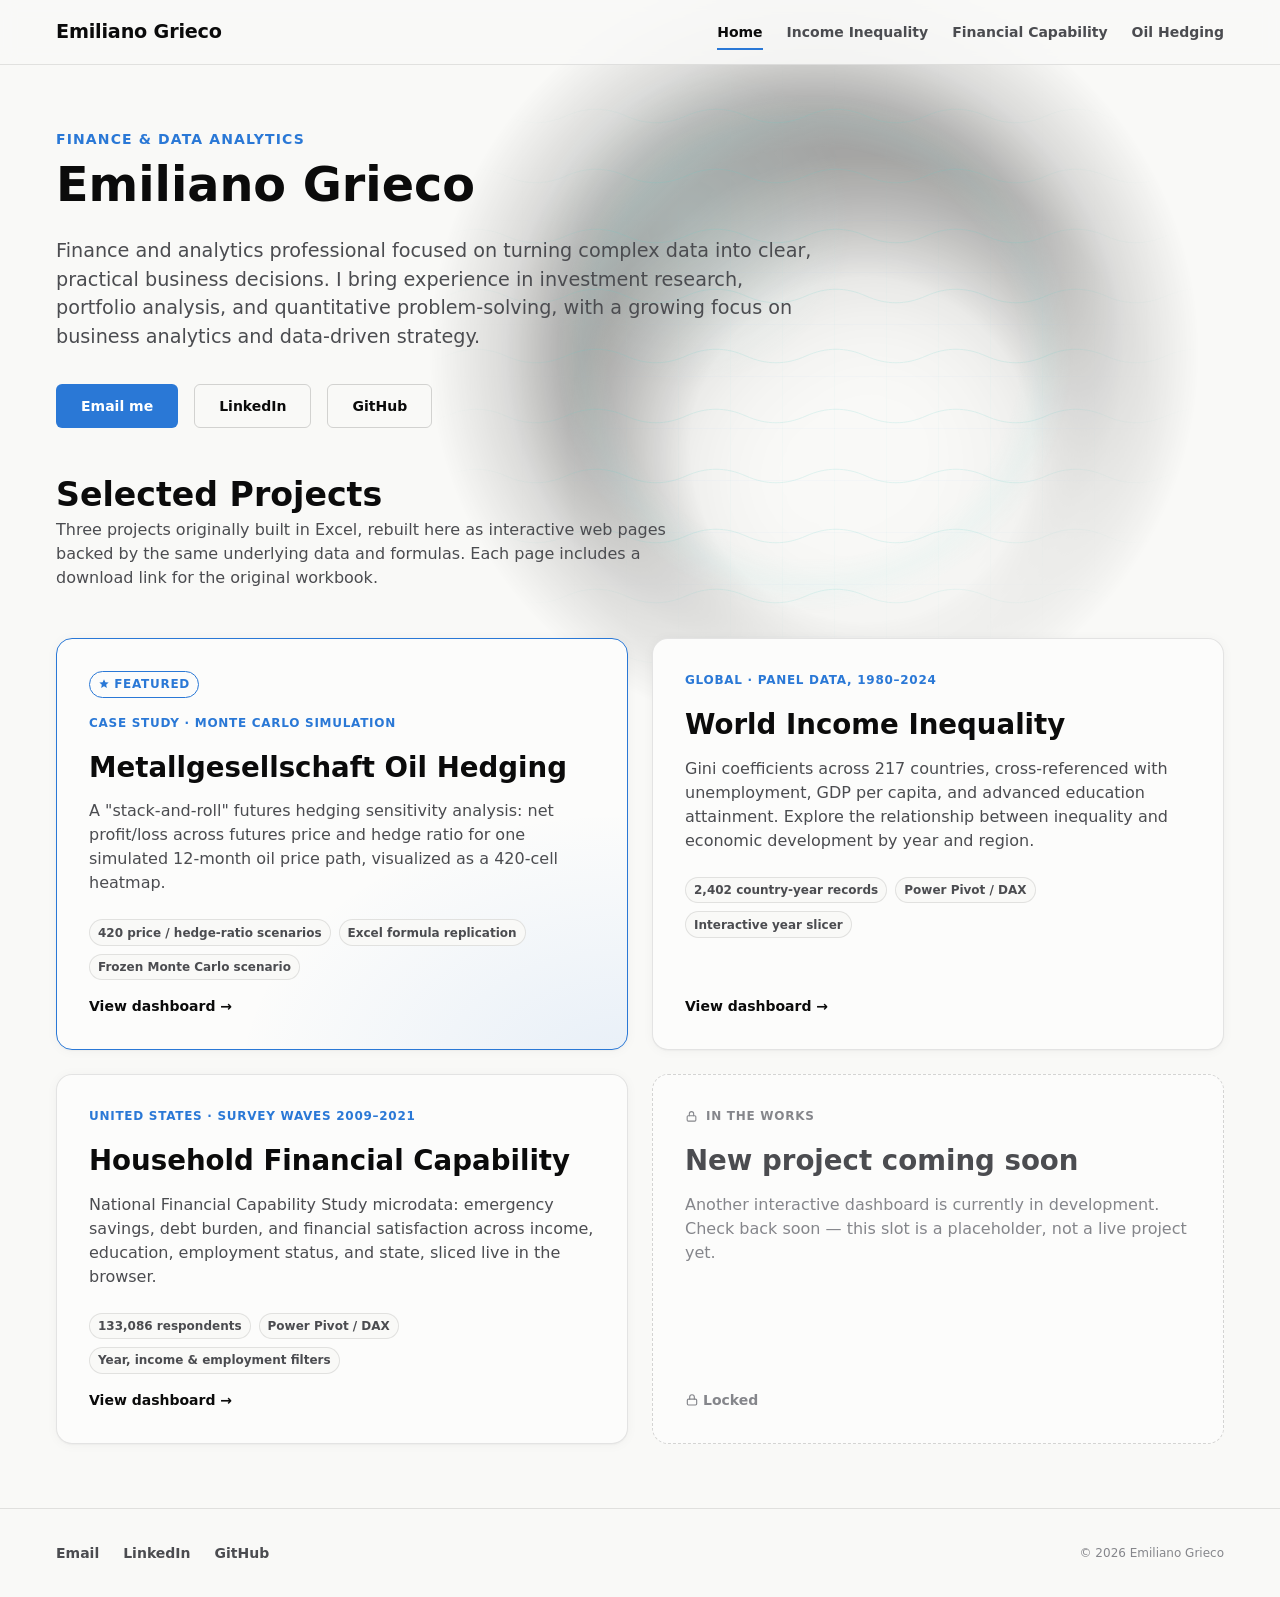
==== commit 31418b71: "Refine background field and add featured/locked project slots Background field: - Recompose the grid" ====
--- a/index.html
+++ b/index.html
@@ -52,6 +52,26 @@
       </div>
 
       <div class="project-grid">
+        <a class="card project-card featured" href="mg/index.html">
+          <span class="featured-badge">
+            <svg viewBox="0 0 24 24" width="12" height="12" fill="currentColor" aria-hidden="true"><path d="M12 2.5l2.7 6.1 6.6.6-5 4.4 1.5 6.4-5.8-3.4-5.8 3.4 1.5-6.4-5-4.4 6.6-.6z"/></svg>
+            Featured
+          </span>
+          <span class="project-card-kicker">Case Study · Monte Carlo Simulation</span>
+          <h3>Metallgesellschaft Oil Hedging</h3>
+          <p>
+            A "stack-and-roll" futures hedging sensitivity analysis: net profit/loss across futures
+            price and hedge ratio for one simulated 12-month oil price path, visualized as a
+            420-cell heatmap.
+          </p>
+          <div class="project-card-meta">
+            <span class="chip">420 price / hedge-ratio scenarios</span>
+            <span class="chip">Excel formula replication</span>
+            <span class="chip">Frozen Monte Carlo scenario</span>
+          </div>
+          <span class="project-card-cta">View dashboard →</span>
+        </a>
+
         <a class="card project-card" href="gini/index.html">
           <span class="project-card-kicker">Global · Panel Data, 1980–2024</span>
           <h3>World Income Inequality</h3>
@@ -84,21 +104,21 @@
           <span class="project-card-cta">View dashboard →</span>
         </a>
 
-        <a class="card project-card" href="mg/index.html">
-          <span class="project-card-kicker">Case Study · Monte Carlo Simulation</span>
-          <h3>Metallgesellschaft Oil Hedging</h3>
+        <div class="card project-card project-card--locked">
+          <span class="project-card-kicker">
+            <svg class="lock-icon" viewBox="0 0 24 24" width="13" height="13" fill="none" stroke="currentColor" stroke-width="2" stroke-linecap="round" stroke-linejoin="round" aria-hidden="true"><rect x="4" y="10.5" width="16" height="10" rx="2"/><path d="M8 10.5V7a4 4 0 0 1 8 0v3.5"/></svg>
+            In the works
+          </span>
+          <h3>New project coming soon</h3>
           <p>
-            A "stack-and-roll" futures hedging sensitivity analysis: net profit/loss across futures
-            price and hedge ratio for one simulated 12-month oil price path, visualized as a
-            420-cell heatmap.
+            Another interactive dashboard is currently in development. Check back soon — this slot
+            is a placeholder, not a live project yet.
           </p>
-          <div class="project-card-meta">
-            <span class="chip">420 price / hedge-ratio scenarios</span>
-            <span class="chip">Excel formula replication</span>
-            <span class="chip">Frozen Monte Carlo scenario</span>
-          </div>
-          <span class="project-card-cta">View dashboard →</span>
-        </a>
+          <span class="locked-cta">
+            <svg class="lock-icon" viewBox="0 0 24 24" width="14" height="14" fill="none" stroke="currentColor" stroke-width="2" stroke-linecap="round" stroke-linejoin="round" aria-hidden="true"><rect x="4" y="10.5" width="16" height="10" rx="2"/><path d="M8 10.5V7a4 4 0 0 1 8 0v3.5"/></svg>
+            Locked
+          </span>
+        </div>
       </div>
     </section>
   </main>
--- a/assets/css/styles.css
+++ b/assets/css/styles.css
@@ -102,9 +102,13 @@
   /* Ambient background field — decorative teal/blue "wave grid" over the
      charcoal page. Carries no information; kept faint so content stays
      legible. --bg-field-opacity is the light-mode default; dark raises it. */
-  --bg-grid-1: rgba(96, 205, 205, 0.18);   /* teal verticals */
-  --bg-grid-2: rgba(96, 160, 240, 0.17);   /* blue horizontals */
+  --bg-grid-1: rgba(96, 205, 205, 0.08);    /* teal verticals */
+  --bg-grid-2: rgba(96, 160, 240, 0.075);   /* blue horizontals */
   --bg-field-opacity: 0.45;
+  /* Spherical silhouette shared by both field layers — a contained circle
+     (vmin-bounded so its rounded edge is always visible) sitting right of
+     the hero copy. */
+  --bg-orb-mask: radial-gradient(43vmin 43vmin at 61% 42%, #000 0 60%, rgba(0,0,0,0.35) 80%, transparent 100%);
 
   /* Spacing (8px unit, 4px fine) */
   --sp-1: 0.25rem;  /* 4  */
@@ -251,13 +255,16 @@
 
 /* ==========================================================================
    Ambient background field
-   Two fixed, decorative layers behind all content:
-     body::before  — a perspective grid plane (blueprint lines)
-     body::after   — faint teal sine "waves" over the grid
-   The scroll "warp" is driven entirely by transform on CSS custom properties
-   (--bg-rx / --bg-ty / --bg-wy) set by assets/js/bg.js on rAF, so scrolling
-   only re-composites (no repaint). With no JS, or under reduced-motion, the
-   properties stay at their defaults and the field is simply a static grid.
+   Two fixed, decorative layers behind all content, composed as a shaded
+   "sphere" of grid + waves floating on the charcoal page:
+     body::before  — a faint, near-static blueprint grid, radial-masked into
+                     an orb, shaded (highlight + inner rim) and given a soft
+                     drop-shadow so it reads as a rounded volume with depth.
+     body::after   — faint teal sine "waves" over the orb, drifting very
+                     slowly on their own (time-based, not scroll-driven).
+   The grid carries only a whisper of scroll parallax via --bg-ty (set by
+   assets/js/bg.js on rAF — composite only, no repaint). With no JS or under
+   reduced-motion the grid is fully static and the wave drift freezes.
    Purely presentational: pointer-events:none, sits at z-index:-1, and every
    text run renders above it (content panels use solid --surface backgrounds).
    ========================================================================== */
@@ -265,35 +272,43 @@
 body::after {
   content: "";
   position: fixed;
-  inset: -25vmax;                 /* oversize so tilt/parallax never bares an edge */
+  inset: -12vmax;                 /* room for the drop-shadow + slow wave drift */
   z-index: -1;
   pointer-events: none;
   opacity: var(--bg-field-opacity, 1);
-  will-change: transform;
-  -webkit-mask-image: radial-gradient(130% 100% at 50% 32%, #000 30%, rgba(0,0,0,0.35) 68%, transparent 100%);
-          mask-image: radial-gradient(130% 100% at 50% 32%, #000 30%, rgba(0,0,0,0.35) 68%, transparent 100%);
-}
-
-/* Grid plane — tilted slightly and warped by scroll via --bg-rx / --bg-ty.
-   Vertical offset wraps at the 52px cell size so parallax stays seamless. */
+  /* Circular mask turns the flat grid into an orb; the same mask on both
+     layers keeps grid and waves aligned to one spherical silhouette. */
+  -webkit-mask-image: var(--bg-orb-mask);
+          mask-image: var(--bg-orb-mask);
+}
+
+/* Grid orb — faint blueprint lines, shaded for volume, with a drop-shadow for
+   depth. Near-static: only a small scroll parallax via --bg-ty (pure
+   translate, so the cached drop-shadow just moves rather than re-rendering). */
 body::before {
   background-image:
+    radial-gradient(43vmin 43vmin at 61% 42%, transparent 53%, rgba(128, 228, 224, 0.13) 60%, transparent 67%),
+    radial-gradient(30vmin 30vmin at 53% 31%, rgba(128, 228, 224, 0.20), transparent 62%),
+    radial-gradient(43vmin 43vmin at 64% 50%, transparent 44%, rgba(0, 0, 0, 0.62) 76%),
     repeating-linear-gradient(0deg,  var(--bg-grid-2) 0 1px, transparent 1px 52px),
     repeating-linear-gradient(90deg, var(--bg-grid-1) 0 1px, transparent 1px 52px);
-  transform:
-    perspective(1200px)
-    rotateX(var(--bg-rx, 0deg))
-    translate3d(0, var(--bg-ty, 0px), 0)
-    scale(1.12);
-}
-
-/* Wave overlay — tileable teal sine, drifting vertically with --bg-wy
-   (wrapped to the 60px tile height, so the drift is seamless). */
+  filter: drop-shadow(0 30px 60px rgba(0, 0, 0, 0.62));
+  transform: translate3d(0, var(--bg-ty, 0px), 0);
+  will-change: transform;
+}
+
+/* Wave overlay — tileable teal sine, drifting one tile (60px) over 48s so the
+   loop is seamless. Frozen by the global reduced-motion rule. */
 body::after {
   background-image: url("data:image/svg+xml,%3Csvg xmlns='http://www.w3.org/2000/svg' width='120' height='60' viewBox='0 0 120 60'%3E%3Cpath d='M0 30 C 20 21 40 21 60 30 S 100 39 120 30' fill='none' stroke='%2361d1c9' stroke-width='1'/%3E%3C/svg%3E");
   background-size: 120px 60px;
-  opacity: calc(var(--bg-field-opacity, 1) * 0.4);
-  transform: translate3d(0, var(--bg-wy, 0px), 0);
+  opacity: calc(var(--bg-field-opacity, 1) * 0.38);
+  animation: bg-wave-drift 48s linear infinite;
+  will-change: transform;
+}
+@keyframes bg-wave-drift {
+  from { transform: translate3d(0, 0, 0); }
+  to   { transform: translate3d(0, -60px, 0); }
 }
 
 img, picture, svg { display: block; max-width: 100%; }
@@ -579,12 +594,87 @@
   gap: var(--sp-1);
 }
 
+/* Featured project — the primary call to attention. Accent border + a faint
+   accent wash + a badge lift it above the other cards without changing size. */
+.project-card.featured {
+  border-color: var(--accent);
+  /* Accent wash kept in the bottom-right corner so the accent-colored badge
+     and kicker sit on the plain surface and keep their contrast. */
+  background:
+    radial-gradient(125% 120% at 100% 108%, var(--accent-wash) 0%, transparent 55%),
+    var(--surface);
+}
+.project-card.featured:hover { border-color: var(--accent-strong); }
+
+.featured-badge {
+  display: inline-flex;
+  align-items: center;
+  gap: 0.35em;
+  align-self: flex-start;
+  font-size: var(--fs-xs);
+  font-weight: 700;
+  text-transform: uppercase;
+  letter-spacing: 0.06em;
+  color: var(--accent);
+  background: transparent;
+  border: 1px solid var(--accent);
+  padding: 0.2rem var(--sp-2);
+  border-radius: 999px;
+}
+.featured-badge svg { flex-shrink: 0; }
+
+/* Locked slot — an honest placeholder for an upcoming project. It is a plain
+   <div> (not a link), styled distinctly so it never reads as clickable. */
+.project-card--locked {
+  cursor: default;
+  border-style: dashed;
+  border-color: var(--border-strong);
+  box-shadow: none;
+}
+.project-card--locked:hover { border-color: var(--border-strong); transform: none; }
+.project-card--locked .project-card-kicker { color: var(--ink-muted); }
+.project-card--locked h3 { color: var(--ink-secondary); }
+.project-card--locked p { color: var(--ink-muted); }
+.locked-cta {
+  margin-top: auto;
+  font-weight: 700;
+  font-size: var(--fs-sm);
+  color: var(--ink-muted);
+  display: inline-flex;
+  align-items: center;
+  gap: var(--sp-1);
+}
+.lock-icon { flex-shrink: 0; }
+
 /* ==========================================================================
    Hero
    ========================================================================== */
 .hero {
   padding-block: var(--sp-7) var(--sp-6);
-}
+  position: relative;
+  isolation: isolate;
+}
+
+/* Dark gradient scrim behind the hero text: anchors dark at the left where
+   the copy sits and fades out to the right, letting the grid orb show through
+   the open side while keeping the text on a deep, high-contrast ground. */
+.hero::before {
+  content: "";
+  position: absolute;
+  /* No bottom/heavy bleed: because .hero is positioned it paints above the
+     following (static) section, so a downward bleed would dim that heading. */
+  inset: -16% -28% 0 -42%;
+  z-index: -1;
+  pointer-events: none;
+  background: radial-gradient(75% 125% at 22% 42%,
+    rgba(5, 7, 10, 0.92) 0%,
+    rgba(5, 7, 10, 0.6) 42%,
+    rgba(5, 7, 10, 0) 72%);
+}
+@media (prefers-color-scheme: light) {
+  :root:where(:not([data-theme="dark"])) .hero::before { display: none; }
+}
+:root[data-theme="light"] .hero::before { display: none; }
 
 .hero-kicker {
   font-size: var(--fs-sm);
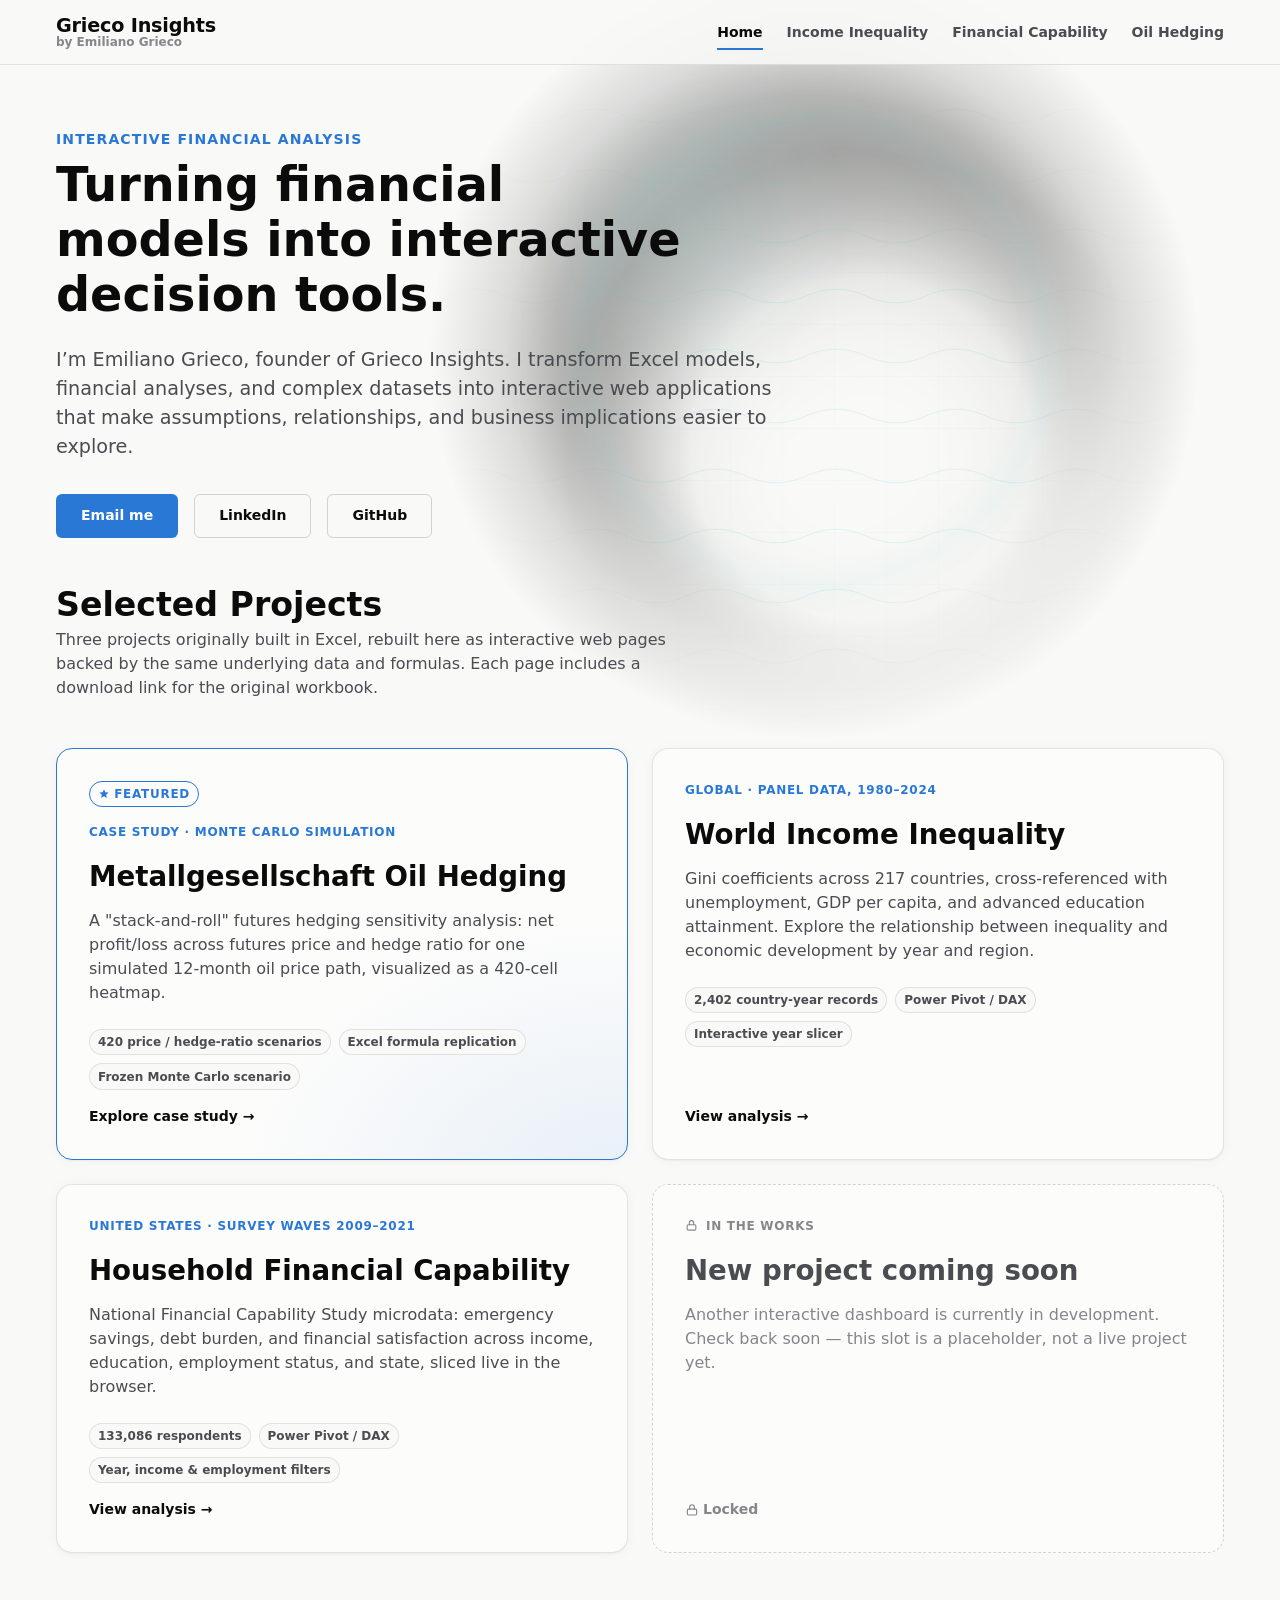
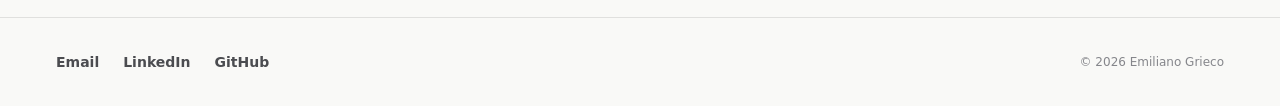
==== commit 548ddee6: "Rebrand to Grieco Insights: client-facing hero, nav, CTAs, shorter takeaway - Navbar brand across al" ====
--- a/index.html
+++ b/index.html
@@ -13,7 +13,10 @@
 
   <header class="site-header">
     <div class="container">
-      <a class="brand" href="index.html">Emiliano Grieco</a>
+      <a class="brand" href="index.html">
+        <span class="brand-name">Grieco Insights</span>
+        <span class="brand-by">by Emiliano Grieco</span>
+      </a>
       <nav class="main-nav" aria-label="Primary">
         <ul>
           <li><a href="index.html" aria-current="page">Home</a></li>
@@ -27,12 +30,12 @@
 
   <main id="main-content">
     <section class="hero container">
-      <p class="hero-kicker">Finance &amp; Data Analytics</p>
-      <h1>Emiliano Grieco</h1>
+      <p class="hero-kicker">Interactive Financial Analysis</p>
+      <h1>Turning financial models into interactive decision tools.</h1>
       <p class="hero-bio">
-        Finance and analytics professional focused on turning complex data into clear, practical
-        business decisions. I bring experience in investment research, portfolio analysis, and
-        quantitative problem-solving, with a growing focus on business analytics and data-driven strategy.
+        I’m Emiliano Grieco, founder of Grieco Insights. I transform Excel models, financial
+        analyses, and complex datasets into interactive web applications that make assumptions,
+        relationships, and business implications easier to explore.
       </p>
       <div class="hero-links">
         <a class="btn btn-primary" href="mailto:griecoemiliano04@gmail.com">Email me</a>
@@ -69,7 +72,7 @@
             <span class="chip">Excel formula replication</span>
             <span class="chip">Frozen Monte Carlo scenario</span>
           </div>
-          <span class="project-card-cta">View dashboard →</span>
+          <span class="project-card-cta">Explore case study →</span>
         </a>
 
         <a class="card project-card" href="gini/index.html">
@@ -85,7 +88,7 @@
             <span class="chip">Power Pivot / DAX</span>
             <span class="chip">Interactive year slicer</span>
           </div>
-          <span class="project-card-cta">View dashboard →</span>
+          <span class="project-card-cta">View analysis →</span>
         </a>
 
         <a class="card project-card" href="finra/index.html">
@@ -101,7 +104,7 @@
             <span class="chip">Power Pivot / DAX</span>
             <span class="chip">Year, income &amp; employment filters</span>
           </div>
-          <span class="project-card-cta">View dashboard →</span>
+          <span class="project-card-cta">View analysis →</span>
         </a>
 
         <div class="card project-card project-card--locked">
--- a/assets/css/styles.css
+++ b/assets/css/styles.css
@@ -415,13 +415,23 @@
 }
 
 .brand {
+  display: inline-flex;
+  flex-direction: column;
+  line-height: 1.12;
+  color: var(--ink-primary);
+  text-decoration: none;
+}
+.brand-name {
   font-weight: 700;
   font-size: var(--fs-md);
-  color: var(--ink-primary);
-  text-decoration: none;
   letter-spacing: -0.01em;
 }
-.brand:hover { color: var(--ink-primary); }
+.brand-by {
+  font-weight: 600;
+  font-size: var(--fs-xs);
+  color: var(--ink-muted);
+}
+.brand:hover .brand-name { color: var(--accent); }
 
 .main-nav ul {
   display: flex;
@@ -685,7 +695,7 @@
   margin-bottom: var(--sp-2);
 }
 
-.hero h1 { max-width: 18ch; }
+.hero h1 { max-width: 22ch; }
 
 .hero-bio {
   margin-top: var(--sp-4);
@@ -1259,6 +1269,29 @@
 .key-takeaway h2 { font-size: var(--fs-lg); color: var(--ink-primary); margin-bottom: var(--sp-3); }
 .key-takeaway p { max-width: none; margin-bottom: var(--sp-3); }
 .key-takeaway p:last-of-type { margin-bottom: 0; }
+.takeaway-more { margin-top: var(--sp-2); }
+.takeaway-more summary {
+  cursor: pointer;
+  display: inline-flex;
+  align-items: center;
+  gap: var(--sp-1);
+  font-weight: 700;
+  font-size: var(--fs-sm);
+  color: var(--accent);
+  list-style: none;
+  padding: var(--sp-1) 0;
+  min-height: 32px;
+}
+.takeaway-more summary::-webkit-details-marker { display: none; }
+.takeaway-more summary::after {
+  content: "▾";
+  font-size: 0.8em;
+  transition: transform var(--transition-fast);
+}
+.takeaway-more[open] summary::after { transform: rotate(180deg); }
+.takeaway-more summary:hover { color: var(--accent-strong); }
+.takeaway-more[open] summary { margin-bottom: var(--sp-2); }
+
 .key-takeaway .takeaway-sources {
   margin-top: var(--sp-3);
   font-size: var(--fs-xs);
